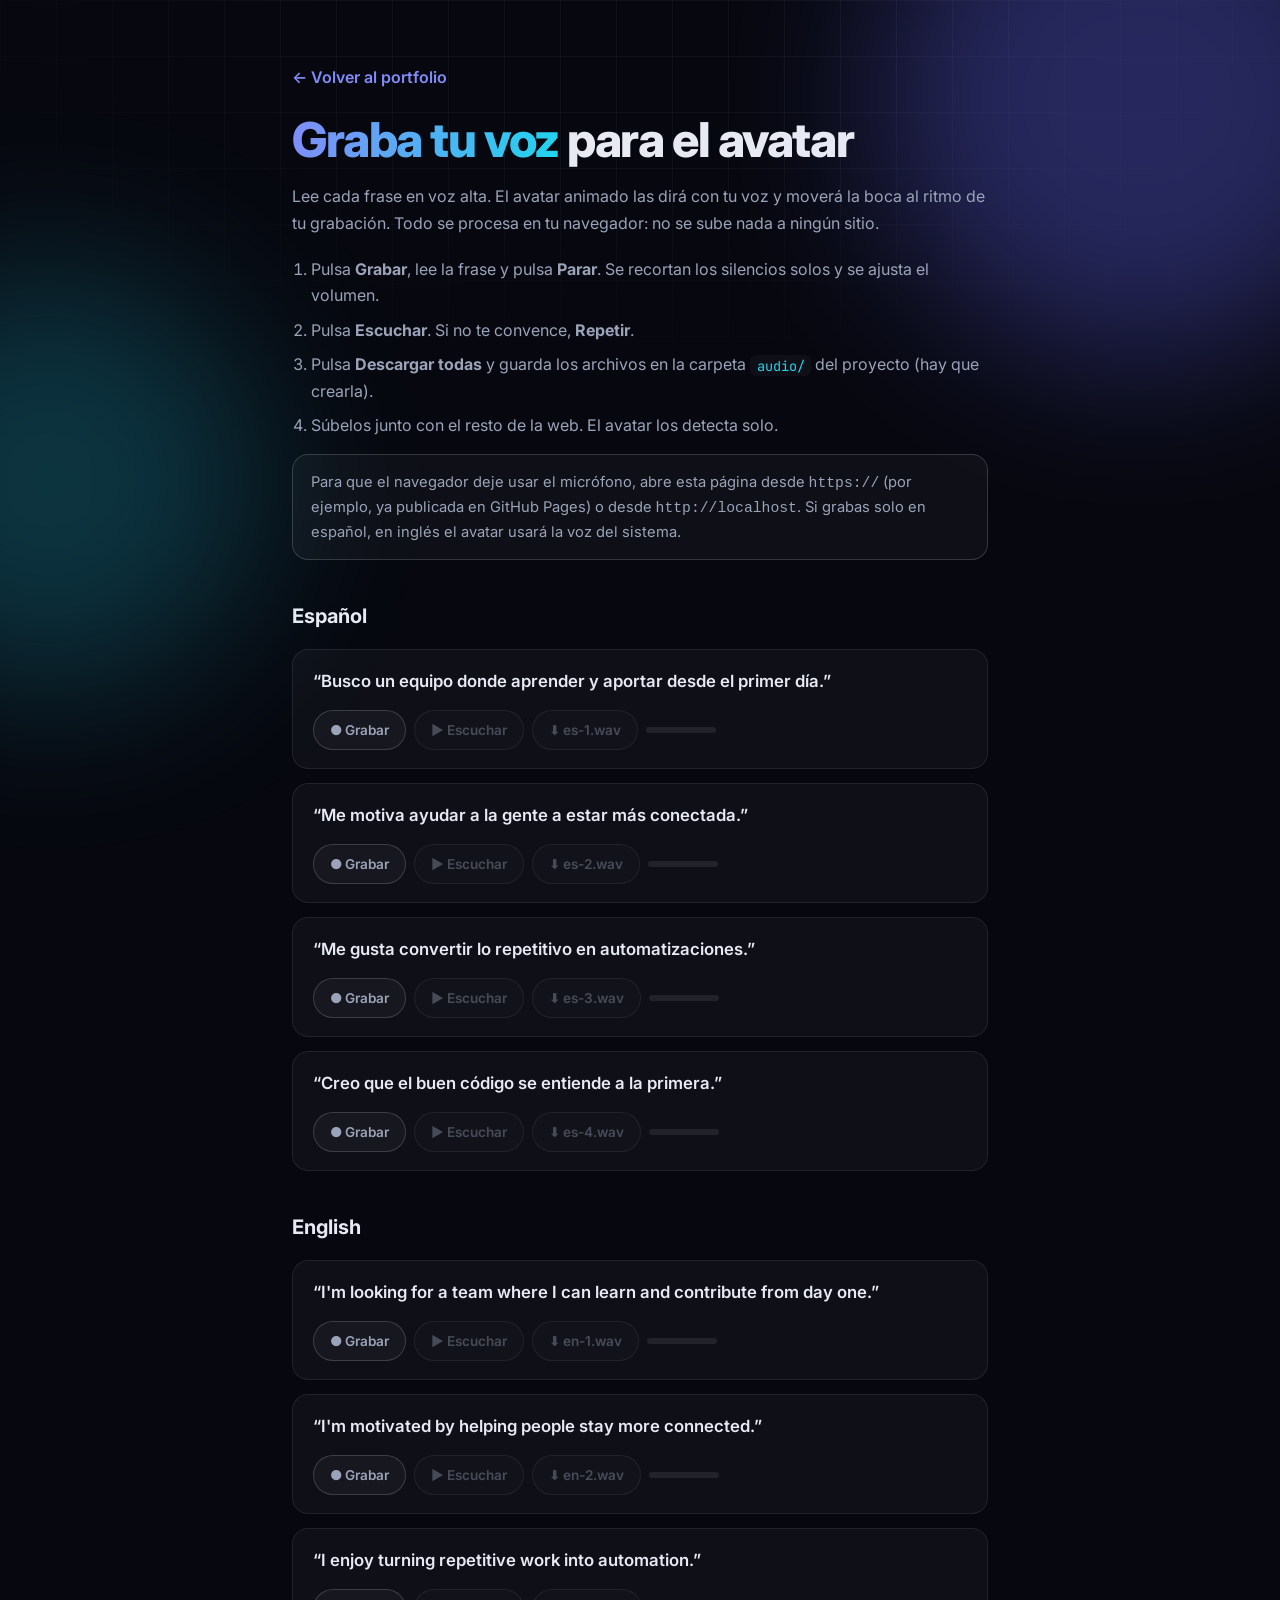
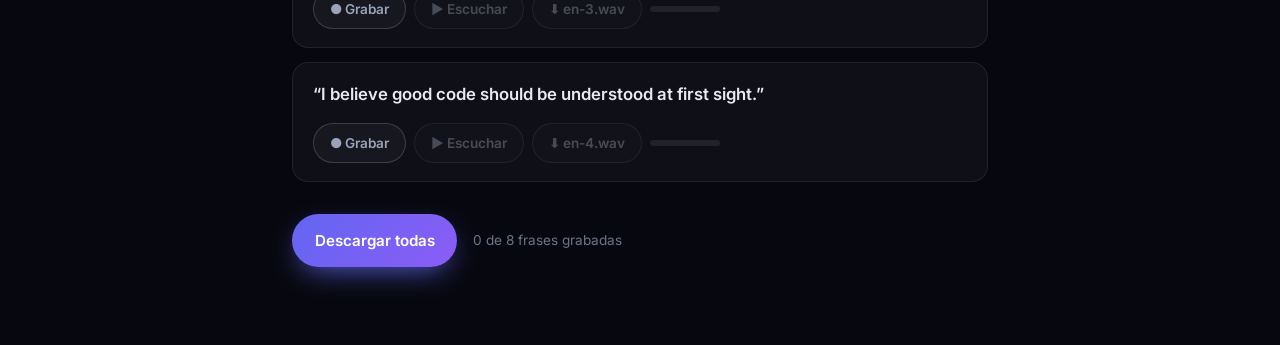
==== grabar.html @ cca5430c "Añade avatar animado con voz propia - Avatar de dibujo animado que habla con las frases de Sobre mí " ====
<!DOCTYPE html>
<html lang="es" data-theme="dark">
<head>
  <meta charset="UTF-8">
  <meta name="viewport" content="width=device-width, initial-scale=1.0">
  <meta name="robots" content="noindex">
  <title>Grabar mi voz | Portfolio</title>
  <meta name="theme-color" content="#07080f">
  <link rel="icon" href="img/avatar.jpg" type="image/jpeg">
  <link rel="preconnect" href="https://fonts.googleapis.com">
  <link rel="preconnect" href="https://fonts.gstatic.com" crossorigin>
  <link href="https://fonts.googleapis.com/css2?family=Inter:wght@400;500;600;700;800&family=JetBrains+Mono:wght@400;500&display=swap" rel="stylesheet">
  <link rel="stylesheet" href="style.css">
  <style>
    .grabadora { max-width: 760px; margin: 0 auto; padding: 4rem var(--gutter) 5rem; }
    .grabadora h1 { font-size: clamp(2rem, 6vw, 3rem); font-weight: 800; letter-spacing: -0.03em; line-height: 1.1; margin: 1.5rem 0 1rem; }
    .grabadora h2 { font-size: 1.25rem; font-weight: 700; margin: 2.5rem 0 1rem; }
    .grabadora p, .grabadora li { color: var(--texto-suave); }
    .pasos { display: grid; gap: 0.5rem; margin: 1.25rem 0 0.5rem; padding-left: 1.2rem; }
    .pasos code { font-family: var(--mono); font-size: 0.85em; color: var(--acento-2); background: var(--superficie); padding: 0.1rem 0.4rem; border-radius: 6px; }
    .aviso { margin-top: 1rem; padding: 0.9rem 1.1rem; border: 1px solid var(--borde-fuerte); border-radius: var(--radio); background: var(--superficie); font-size: 0.92rem; }
    .toma { padding: 1.1rem 1.25rem; margin-bottom: 0.9rem; background: var(--superficie); border: 1px solid var(--borde); border-radius: var(--radio); transition: border-color 0.2s ease, box-shadow 0.25s ease; }
    .toma.hecha { border-color: color-mix(in srgb, var(--acento-2) 50%, transparent); }
    .toma.en-grabacion { border-color: #f87171; box-shadow: 0 0 0 1px #f87171, 0 10px 40px -12px rgba(248, 113, 113, 0.5); }
    .toma-texto { color: var(--texto) !important; font-weight: 600; font-size: 1.05rem; margin-bottom: 0.9rem; }
    .toma-fila { display: flex; flex-wrap: wrap; align-items: center; gap: 0.5rem; }
    .boton-pildora:disabled { opacity: 0.4; cursor: not-allowed; transform: none; }
    .boton-pildora.grabando { color: #fff; background: #ef4444; border-color: transparent; }
    .medidor { position: relative; width: 70px; height: 6px; border-radius: 6px; background: var(--borde); overflow: hidden; --nivel: 0; }
    .medidor::after { content: ""; position: absolute; inset: 0; transform-origin: left; transform: scaleX(var(--nivel)); background: linear-gradient(90deg, var(--acento-2), #f87171); }
    .toma-estado { font-size: 0.85rem; color: var(--texto-tenue); }
    .toma-estado.error { color: #f87171; }
    .barra-global { display: flex; flex-wrap: wrap; align-items: center; gap: 1rem; margin-top: 2rem; }
    .volver { display: inline-flex; align-items: center; gap: 0.4rem; font-weight: 600; }
  </style>
</head>
<body>
  <div class="fondo" aria-hidden="true">
    <div class="rejilla"></div>
    <div class="orbe orbe-1"></div>
    <div class="orbe orbe-2"></div>
  </div>

  <main class="grabadora">
    <a href="index.html" class="volver">← Volver al portfolio</a>
    <h1><span class="degradado">Graba tu voz</span> para el avatar</h1>
    <p>Lee cada frase en voz alta. El avatar animado las dirá con tu voz y moverá la boca al ritmo de tu grabación. Todo se procesa en tu navegador: no se sube nada a ningún sitio.</p>

    <ol class="pasos">
      <li>Pulsa <strong>Grabar</strong>, lee la frase y pulsa <strong>Parar</strong>. Se recortan los silencios solos y se ajusta el volumen.</li>
      <li>Pulsa <strong>Escuchar</strong>. Si no te convence, <strong>Repetir</strong>.</li>
      <li>Pulsa <strong>Descargar todas</strong> y guarda los archivos en la carpeta <code>audio/</code> del proyecto (hay que crearla).</li>
      <li>Súbelos junto con el resto de la web. El avatar los detecta solo.</li>
    </ol>

    <p class="aviso">Para que el navegador deje usar el micrófono, abre esta página desde <code>https://</code> (por ejemplo, ya publicada en GitHub Pages) o desde <code>http://localhost</code>. Si grabas solo en español, en inglés el avatar usará la voz del sistema.</p>

    <h2>Español</h2>
    <div id="lista-es"></div>

    <h2>English</h2>
    <div id="lista-en"></div>

    <div id="grabaciones" class="barra-global">
      <button type="button" id="descargar-todas" class="boton boton-primario" disabled>Descargar todas</button>
      <span id="estado-global" class="toma-estado" role="status"></span>
    </div>
  </main>

  <script src="frases.js"></script>
  <script src="grabar.js"></script>
</body>
</html>
---- style.css ----
/* =========================================================
   Tema: oscuro por defecto, claro con [data-theme="light"]
   ========================================================= */
:root,
[data-theme="dark"] {
  --bg: #07080f;
  --superficie: rgba(255, 255, 255, 0.035);
  --superficie-2: rgba(255, 255, 255, 0.06);
  --superficie-solida: #10121c;
  --texto: #e7e9f3;
  --texto-suave: #9aa3b8;
  --texto-tenue: #6b7489;
  --acento: #818cf8;
  --acento-fuerte: #6366f1;
  --acento-2: #22d3ee;
  --borde: rgba(255, 255, 255, 0.08);
  --borde-fuerte: rgba(255, 255, 255, 0.16);
  --sombra: 0 20px 50px -20px rgba(0, 0, 0, 0.6);
  --glow: 0 0 0 1px rgba(129, 140, 248, 0.35), 0 10px 40px -10px rgba(99, 102, 241, 0.45);
  --orbe-1: rgba(99, 102, 241, 0.35);
  --orbe-2: rgba(34, 211, 238, 0.22);
  --orbe-3: rgba(168, 85, 247, 0.22);
  --rejilla: rgba(255, 255, 255, 0.04);
  --barra-bg: rgba(7, 8, 15, 0.7);
  --pagina-bg: #151827;
  color-scheme: dark;
}

[data-theme="light"] {
  --bg: #f7f8fc;
  --superficie: rgba(255, 255, 255, 0.75);
  --superficie-2: #ffffff;
  --superficie-solida: #ffffff;
  --texto: #0f172a;
  --texto-suave: #475569;
  --texto-tenue: #64748b;
  --acento: #4f46e5;
  --acento-fuerte: #4338ca;
  --acento-2: #0891b2;
  --borde: rgba(15, 23, 42, 0.08);
  --borde-fuerte: rgba(15, 23, 42, 0.16);
  --sombra: 0 20px 40px -24px rgba(15, 23, 42, 0.25);
  --glow: 0 0 0 1px rgba(79, 70, 229, 0.3), 0 10px 30px -10px rgba(79, 70, 229, 0.3);
  --orbe-1: rgba(99, 102, 241, 0.2);
  --orbe-2: rgba(14, 165, 233, 0.15);
  --orbe-3: rgba(168, 85, 247, 0.12);
  --rejilla: rgba(15, 23, 42, 0.045);
  --barra-bg: rgba(247, 248, 252, 0.75);
  --pagina-bg: #ffffff;
  color-scheme: light;
}

:root {
  --radio: 16px;
  --ancho: 1080px;
  --gutter: clamp(1rem, 5vw, 2rem);
  --mono: "JetBrains Mono", ui-monospace, SFMono-Regular, Menlo, monospace;
  --ease: cubic-bezier(0.22, 1, 0.36, 1);
}

* {
  box-sizing: border-box;
  margin: 0;
  padding: 0;
}

[hidden] {
  display: none !important;
}

html {
  scroll-behavior: smooth;
  scroll-padding-top: 5rem;
}

body {
  font-family: "Inter", system-ui, -apple-system, "Segoe UI", Roboto, sans-serif;
  background: var(--bg);
  color: var(--texto);
  line-height: 1.65;
  -webkit-font-smoothing: antialiased;
  overflow-x: hidden;
  transition: background-color 0.4s ease, color 0.4s ease;
}

::selection {
  background: var(--acento);
  color: #fff;
}

a {
  color: var(--acento);
  text-decoration: none;
  font-weight: 500;
}

a:hover,
a:focus-visible {
  text-decoration: underline;
  text-underline-offset: 3px;
}

:focus-visible {
  outline: 2px solid var(--acento);
  outline-offset: 3px;
  border-radius: 6px;
}

svg {
  width: 1.1em;
  height: 1.1em;
  fill: none;
  stroke: currentColor;
  stroke-width: 2;
  stroke-linecap: round;
  stroke-linejoin: round;
  flex-shrink: 0;
}

svg.relleno {
  fill: currentColor;
  stroke: none;
}

/* =========================================================
   Fondo animado
   ========================================================= */
.fondo {
  position: fixed;
  inset: 0;
  z-index: -1;
  overflow: hidden;
  pointer-events: none;
}

.rejilla {
  position: absolute;
  inset: 0;
  background-image:
    linear-gradient(var(--rejilla) 1px, transparent 1px),
    linear-gradient(90deg, var(--rejilla) 1px, transparent 1px);
  background-size: 56px 56px;
  mask-image: radial-gradient(ellipse 80% 60% at 50% 0%, #000 30%, transparent 75%);
  -webkit-mask-image: radial-gradient(ellipse 80% 60% at 50% 0%, #000 30%, transparent 75%);
}

.orbe {
  position: absolute;
  border-radius: 50%;
  filter: blur(80px);
  animation: flotar 18s ease-in-out infinite alternate;
}

.orbe-1 {
  width: 520px;
  height: 520px;
  top: -160px;
  right: -120px;
  background: var(--orbe-1);
}

.orbe-2 {
  width: 420px;
  height: 420px;
  top: 30vh;
  left: -160px;
  background: var(--orbe-2);
  animation-delay: -6s;
}

.orbe-3 {
  width: 360px;
  height: 360px;
  bottom: -120px;
  right: 20%;
  background: var(--orbe-3);
  animation-delay: -12s;
}

@keyframes flotar {
  from { transform: translate(0, 0) scale(1); }
  to { transform: translate(40px, 60px) scale(1.12); }
}

/* =========================================================
   Cursor personalizado (solo con ratón)
   ========================================================= */
html.puntero-fino,
html.puntero-fino * {
  cursor: none;
}

#cursor-punto,
#cursor-anillo {
  position: fixed;
  top: 0;
  left: 0;
  border-radius: 50%;
  pointer-events: none;
  z-index: 200;
  display: none;
  transform: translate(-50%, -50%);
}

html.puntero-fino #cursor-punto,
html.puntero-fino #cursor-anillo {
  display: block;
}

#cursor-punto {
  width: 6px;
  height: 6px;
  background: var(--acento);
}

#cursor-anillo {
  width: 36px;
  height: 36px;
  border: 1.5px solid var(--acento);
  opacity: 0.6;
  transition: width 0.25s ease, height 0.25s ease, background 0.25s ease, opacity 0.25s ease;
}

#cursor-anillo.hover {
  width: 56px;
  height: 56px;
  background: color-mix(in srgb, var(--acento) 12%, transparent);
  opacity: 0.9;
}

/* =========================================================
   Barra de navegación
   ========================================================= */
.barra {
  position: fixed;
  top: 0;
  left: 0;
  right: 0;
  z-index: 100;
  padding: 0.9rem var(--gutter);
  transition: padding 0.3s var(--ease);
}

.barra-interior {
  max-width: var(--ancho);
  margin: 0 auto;
  display: flex;
  align-items: center;
  justify-content: space-between;
  gap: 1rem;
  padding: 0.5rem 0.6rem 0.5rem 1rem;
  border: 1px solid transparent;
  border-radius: 999px;
  transition: background 0.3s ease, border-color 0.3s ease, box-shadow 0.3s ease;
}

.barra.con-scroll {
  padding-top: 0.6rem;
}

.barra.con-scroll .barra-interior {
  background: var(--barra-bg);
  border-color: var(--borde);
  box-shadow: var(--sombra);
  backdrop-filter: blur(14px) saturate(1.4);
  -webkit-backdrop-filter: blur(14px) saturate(1.4);
}

.logo {
  text-decoration: none !important;
}

.logo-marca {
  display: block;
  width: 2.25rem;
  height: 2.25rem;
  border-radius: 50%;
  object-fit: cover;
  object-position: 50% 25%;
  border: 2px solid transparent;
  background:
    linear-gradient(var(--bg), var(--bg)) padding-box,
    linear-gradient(135deg, var(--acento-fuerte), var(--acento-2)) border-box;
  box-shadow: 0 6px 20px -6px var(--acento-fuerte);
  transition: transform 0.25s var(--ease);
}

.logo:hover .logo-marca {
  transform: scale(1.08) rotate(-4deg);
}

/* Avatar de Sobre mí: foto o dibujo animado */
.avatar-zona {
  display: flex;
  align-items: center;
  flex-wrap: wrap;
  gap: 1.5rem;
  margin-bottom: 1.5rem;
}

.avatar {
  position: relative;
  flex: none;
  width: clamp(120px, 22vw, 160px);
  padding: 4px;
  border-radius: 50%;
  background: linear-gradient(135deg, var(--acento-fuerte), var(--acento-2), #c084fc);
  box-shadow: var(--glow);
}

.avatar::after {
  content: "";
  position: absolute;
  inset: -10px;
  border-radius: 50%;
  border: 1px dashed var(--borde-fuerte);
  animation: rotar 30s linear infinite;
}

@keyframes rotar {
  to { transform: rotate(360deg); }
}

.avatar-lienzo {
  position: relative;
  width: 100%;
  aspect-ratio: 1;
  overflow: hidden;
  border-radius: 50%;
  border: 3px solid var(--bg);
  background: var(--bg);
}

.avatar-lienzo img,
.avatar-lienzo svg {
  position: absolute;
  inset: 0;
  display: block;
  width: 100%;
  height: 100%;
  transition: opacity 0.5s ease, transform 0.6s var(--ease);
}

.avatar-lienzo img {
  object-fit: cover;
  object-position: 50% 25%;
}

.avatar-lienzo svg {
  opacity: 0;
  transform: scale(0.85) rotate(-6deg);
}

.avatar-zona[data-avatar="dibujo"] .avatar-lienzo svg {
  opacity: 1;
  transform: none;
}

.avatar-zona[data-avatar="dibujo"] .avatar-lienzo img {
  opacity: 0;
  transform: scale(1.12);
}

/* Controles del avatar */
.avatar-controles {
  display: flex;
  flex-direction: column;
  align-items: flex-start;
  gap: 0.5rem;
}

.boton-pildora {
  display: inline-flex;
  align-items: center;
  gap: 0.5rem;
  font: inherit;
  font-size: 0.85rem;
  font-weight: 600;
  color: var(--texto-suave);
  background: var(--superficie);
  border: 1px solid var(--borde-fuerte);
  border-radius: 999px;
  padding: 0.5rem 1rem;
  cursor: pointer;
  transition: color 0.2s ease, border-color 0.2s ease, background 0.2s ease, transform 0.2s ease;
}

.boton-pildora svg {
  width: 1rem;
  height: 1rem;
}

.boton-pildora:hover {
  color: var(--texto);
  border-color: var(--acento);
  transform: translateY(-1px);
}

.boton-pildora[aria-pressed="true"] {
  color: #fff;
  border-color: transparent;
  background: linear-gradient(135deg, var(--acento-fuerte), #8b5cf6);
  box-shadow: 0 6px 18px -8px var(--acento-fuerte);
}

/* Partes del personaje dibujado */
.av-boca > * {
  display: none;
}

#avatar-dibujo[data-boca="c"] .b-c,
#avatar-dibujo[data-boca="m"] .b-m,
#avatar-dibujo[data-boca="a"] .b-a,
#avatar-dibujo[data-boca="o"] .b-o {
  display: inline;
}

.av-ojos {
  transform-box: fill-box;
  transform-origin: center;
  animation: guino 5s ease-in-out infinite;
}

@keyframes guino {
  0%, 90%, 100% { transform: scaleY(1); }
  94% { transform: scaleY(0.08); }
}

#avatar-dibujo.hablando .av-cabeza {
  transform-origin: 100px 140px;
  animation: cabecear 0.5s ease-in-out infinite alternate;
}

@keyframes cabecear {
  from { transform: translateY(0) rotate(-1.2deg); }
  to { transform: translateY(-1.6px) rotate(1.2deg); }
}

/* Bocadillo cuando el avatar dibujado habla */
.frase.burbuja {
  position: relative;
  display: grid;
  align-content: center;
  min-height: 8.5rem;
  padding: 1.1rem 1.4rem;
  background: var(--superficie-solida);
  border: 1px solid var(--borde-fuerte);
  border-radius: 18px;
  box-shadow: var(--sombra);
}

.frase.burbuja::before {
  content: "";
  position: absolute;
  top: -8px;
  left: calc(clamp(120px, 22vw, 160px) / 2 - 7px);
  width: 14px;
  height: 14px;
  background: var(--superficie-solida);
  border-top: 1px solid var(--borde-fuerte);
  border-left: 1px solid var(--borde-fuerte);
  border-top-left-radius: 3px;
  transform: rotate(45deg);
}

.frase-visible,
.frase-reserva {
  grid-area: 1 / 1;
}

.frase-reserva {
  visibility: hidden;
}

.frase.escribiendo .frase-visible::after {
  content: "";
  display: inline-block;
  width: 0.09em;
  height: 1em;
  margin-left: 0.12em;
  vertical-align: -0.12em;
  background: var(--acento);
  animation: parpadeo 0.9s steps(1) infinite;
}

.sr-only {
  position: absolute;
  width: 1px;
  height: 1px;
  margin: -1px;
  padding: 0;
  overflow: hidden;
  clip-path: inset(50%);
  white-space: nowrap;
  border: 0;
}

.menu {
  display: flex;
  gap: 0.25rem;
}

.menu-enlace {
  position: relative;
  font-size: 0.9rem;
  font-weight: 500;
  color: var(--texto-suave);
  padding: 0.45rem 0.85rem;
  border-radius: 999px;
  transition: color 0.2s ease, background 0.2s ease;
}

.menu-enlace:hover {
  color: var(--texto);
  text-decoration: none;
  background: var(--superficie-2);
}

.menu-enlace.activo {
  color: var(--texto);
  background: var(--superficie-2);
}

.menu-enlace.activo::after {
  content: "";
  position: absolute;
  left: 50%;
  bottom: 2px;
  width: 4px;
  height: 4px;
  border-radius: 50%;
  background: var(--acento-2);
  transform: translateX(-50%);
}

.acciones {
  display: flex;
  align-items: center;
  gap: 0.4rem;
}

.boton-icono {
  display: inline-grid;
  place-items: center;
  width: 2.4rem;
  height: 2.4rem;
  font: inherit;
  font-size: 0.8rem;
  font-weight: 700;
  color: var(--texto);
  background: var(--superficie);
  border: 1px solid var(--borde);
  border-radius: 999px;
  cursor: pointer;
  transition: border-color 0.2s ease, color 0.2s ease, transform 0.2s ease;
}

.boton-icono:hover {
  border-color: var(--acento);
  color: var(--acento);
  text-decoration: none;
}

.boton-icono svg {
  width: 1.05rem;
  height: 1.05rem;
}

.boton-idioma {
  font-family: var(--mono);
  letter-spacing: 0.04em;
}

[data-theme="dark"] .icono-sol,
[data-theme="light"] .icono-luna {
  display: block;
}

[data-theme="dark"] .icono-luna,
[data-theme="light"] .icono-sol {
  display: none;
}

.hamburguesa {
  display: none;
  gap: 4px;
  align-content: center;
}

.hamburguesa span {
  display: block;
  width: 16px;
  height: 2px;
  background: currentColor;
  border-radius: 2px;
  transition: transform 0.3s var(--ease);
}

.hamburguesa[aria-expanded="true"] span:first-child {
  transform: translateY(3px) rotate(45deg);
}

.hamburguesa[aria-expanded="true"] span:last-child {
  transform: translateY(-3px) rotate(-45deg);
}

@media (max-width: 960px) {
  .hamburguesa {
    display: inline-grid;
  }

  .menu {
    position: absolute;
    top: calc(100% + 0.25rem);
    left: var(--gutter);
    right: var(--gutter);
    flex-direction: column;
    padding: 0.6rem;
    background: var(--superficie-solida);
    border: 1px solid var(--borde);
    border-radius: var(--radio);
    box-shadow: var(--sombra);
    opacity: 0;
    visibility: hidden;
    transform: translateY(-8px);
    transition: opacity 0.25s ease, transform 0.25s var(--ease), visibility 0.25s;
  }

  .menu.abierto {
    opacity: 1;
    visibility: visible;
    transform: none;
  }

  .menu-enlace {
    padding: 0.75rem 1rem;
    border-radius: 10px;
  }

  .menu-enlace.activo::after {
    left: auto;
    right: 1rem;
    top: 50%;
    bottom: auto;
    transform: translateY(-50%);
  }
}

/* =========================================================
   Hero
   ========================================================= */
.hero {
  position: relative;
  min-height: 100vh;
  min-height: 100svh;
  display: flex;
  flex-direction: column;
  justify-content: center;
  align-items: flex-start;
  max-width: var(--ancho);
  margin: 0 auto;
  padding: 7rem var(--gutter) 5rem;
}

.etiqueta {
  display: inline-flex;
  align-items: center;
  gap: 0.55rem;
  font-family: var(--mono);
  font-size: 0.78rem;
  font-weight: 500;
  letter-spacing: 0.08em;
  text-transform: uppercase;
  color: var(--texto-suave);
  background: var(--superficie);
  border: 1px solid var(--borde);
  border-radius: 999px;
  padding: 0.4rem 0.9rem;
  margin-bottom: 1.75rem;
  backdrop-filter: blur(8px);
  animation: entrar 0.8s var(--ease) both;
}

.punto-pulso {
  position: relative;
  width: 8px;
  height: 8px;
  border-radius: 50%;
  background: var(--acento-2);
}

.punto-pulso::after {
  content: "";
  position: absolute;
  inset: 0;
  border-radius: 50%;
  background: var(--acento-2);
  animation: pulso 2s ease-out infinite;
}

@keyframes pulso {
  from { transform: scale(1); opacity: 0.7; }
  to { transform: scale(3); opacity: 0; }
}

.nombre {
  font-size: clamp(2.8rem, 9vw, 6rem);
  font-weight: 800;
  line-height: 1;
  letter-spacing: -0.045em;
  color: var(--texto);
  animation: entrar 0.8s var(--ease) 0.1s both;
}

.degradado {
  background: linear-gradient(100deg, var(--acento) 0%, var(--acento-2) 50%, #c084fc 100%);
  background-size: 200% auto;
  -webkit-background-clip: text;
  background-clip: text;
  color: transparent;
  animation: brillo 8s linear infinite;
}

@keyframes brillo {
  to { background-position: 200% center; }
}

.rol {
  margin-top: 1.5rem;
  font-family: var(--mono);
  font-size: clamp(0.92rem, 2vw, 1.1rem);
  color: var(--texto-suave);
  min-height: 1.7em;
  animation: entrar 0.8s var(--ease) 0.2s both;
}

.prompt {
  color: var(--acento-2);
}

.caret {
  display: inline-block;
  width: 0.55em;
  height: 1.15em;
  background: var(--acento);
  margin-left: 0.15rem;
  vertical-align: text-bottom;
  animation: parpadeo 1s steps(1) infinite;
}

@keyframes parpadeo {
  50% { opacity: 0; }
}

.cta {
  display: flex;
  flex-wrap: wrap;
  align-items: center;
  gap: 0.75rem;
  margin-top: 2.5rem;
  animation: entrar 0.8s var(--ease) 0.3s both;
}

@keyframes entrar {
  from { opacity: 0; transform: translateY(16px); }
  to { opacity: 1; transform: none; }
}

.boton {
  display: inline-flex;
  align-items: center;
  gap: 0.55rem;
  font: inherit;
  font-size: 0.95rem;
  font-weight: 600;
  padding: 0.8rem 1.35rem;
  border-radius: 999px;
  border: 1px solid transparent;
  cursor: pointer;
  transition: transform 0.25s var(--ease), box-shadow 0.25s ease, border-color 0.2s ease, background 0.2s ease;
}

.boton:hover {
  text-decoration: none;
  transform: translateY(-2px);
}

.boton-primario {
  color: #fff;
  background: linear-gradient(135deg, var(--acento-fuerte), #8b5cf6);
  box-shadow: 0 10px 30px -10px var(--acento-fuerte);
}

.boton-primario:hover {
  box-shadow: 0 14px 40px -10px var(--acento-fuerte);
}

.boton-secundario {
  color: var(--texto);
  background: var(--superficie);
  border-color: var(--borde-fuerte);
  backdrop-filter: blur(8px);
}

.boton-secundario:hover {
  border-color: var(--acento);
}

.boton-social {
  width: 2.95rem;
  height: 2.95rem;
}

.boton-social svg {
  width: 1.25rem;
  height: 1.25rem;
}

.scroll {
  position: absolute;
  bottom: 2rem;
  left: 50%;
  transform: translateX(-50%);
  display: flex;
  flex-direction: column;
  align-items: center;
  gap: 0.6rem;
  font-family: var(--mono);
  font-size: 0.72rem;
  letter-spacing: 0.15em;
  text-transform: uppercase;
  color: var(--texto-tenue);
  animation: entrar 0.8s var(--ease) 0.6s both;
}

.scroll:hover {
  color: var(--acento);
  text-decoration: none;
}

.raton {
  width: 22px;
  height: 34px;
  border: 1.5px solid currentColor;
  border-radius: 12px;
  display: flex;
  justify-content: center;
  padding-top: 6px;
}

.raton span {
  width: 3px;
  height: 7px;
  border-radius: 2px;
  background: currentColor;
  animation: rueda 1.8s ease-in-out infinite;
}

@keyframes rueda {
  0% { opacity: 0; transform: translateY(-2px); }
  40% { opacity: 1; }
  100% { opacity: 0; transform: translateY(9px); }
}

@media (max-height: 640px) {
  .scroll { display: none; }
}

/* =========================================================
   Secciones
   ========================================================= */
main {
  max-width: var(--ancho);
  margin: 0 auto;
  padding: 0 var(--gutter);
}

.seccion {
  padding: clamp(4rem, 10vw, 7rem) 0;
}

.seccion-cabecera {
  display: flex;
  align-items: baseline;
  gap: 1rem;
  margin-bottom: 2.5rem;
}

.seccion-num {
  font-family: var(--mono);
  font-size: 0.85rem;
  color: var(--acento-2);
}

.seccion-cabecera h2 {
  font-size: clamp(1.9rem, 4.5vw, 2.8rem);
  font-weight: 800;
  letter-spacing: -0.03em;
  line-height: 1.1;
}

.seccion-cabecera::after {
  content: "";
  flex: 1;
  height: 1px;
  align-self: center;
  background: linear-gradient(90deg, var(--borde-fuerte), transparent);
}

.tarjeta {
  background: var(--superficie);
  border: 1px solid var(--borde);
  border-radius: var(--radio);
  box-shadow: var(--sombra);
  backdrop-filter: blur(12px);
  -webkit-backdrop-filter: blur(12px);
}

/* Sobre mí */
.sobre-grid {
  display: grid;
  gap: 2.5rem;
  align-items: start;
}

@media (min-width: 860px) {
  .sobre-grid {
    grid-template-columns: 1.05fr 1fr;
    gap: 3.5rem;
  }
}

.sobre-texto p {
  color: var(--texto-suave);
  margin-bottom: 1.1rem;
  font-size: 1.05rem;
  max-width: 62ch;
}

.frase {
  font-size: clamp(1.25rem, 2.8vw, 1.6rem) !important;
  font-weight: 700;
  line-height: 1.35;
  letter-spacing: -0.015em;
  color: var(--texto) !important;
  min-height: 4.2em;
  padding-left: 1.1rem;
  border-left: 3px solid var(--acento);
  margin-bottom: 1.75rem !important;
  transition: opacity 0.4s ease, transform 0.4s ease;
}

.frase.salida {
  opacity: 0;
  transform: translateY(6px);
}

.ficha {
  display: grid;
  padding: 0.5rem 1.5rem;
}

.ficha-fila {
  display: grid;
  grid-template-columns: 7.5rem 1fr;
  gap: 1rem;
  padding: 1rem 0;
  border-bottom: 1px solid var(--borde);
}

.ficha-fila:last-child {
  border-bottom: none;
}

.ficha dt {
  font-family: var(--mono);
  font-size: 0.72rem;
  letter-spacing: 0.06em;
  text-transform: uppercase;
  color: var(--acento);
  padding-top: 0.2rem;
}

.ficha dd {
  color: var(--texto);
  font-weight: 500;
}

@media (max-width: 480px) {
  .ficha-fila {
    grid-template-columns: 1fr;
    gap: 0.25rem;
  }
}

/* Trayectoria: línea de tiempo */
.linea {
  position: relative;
  list-style: none;
  display: grid;
  gap: 1.25rem;
  padding-left: 2rem;
  max-width: 760px;
}

.linea::before {
  content: "";
  position: absolute;
  left: 7px;
  top: 0.6rem;
  bottom: 0.6rem;
  width: 2px;
  background: linear-gradient(180deg, var(--acento), var(--acento-2) 60%, transparent);
  border-radius: 2px;
}

.hito {
  position: relative;
  padding: 1.25rem 1.4rem;
  background: var(--superficie);
  border: 1px solid var(--borde);
  border-radius: var(--radio);
  box-shadow: var(--sombra);
  backdrop-filter: blur(12px);
  -webkit-backdrop-filter: blur(12px);
  transition: transform 0.25s var(--ease), border-color 0.2s ease, box-shadow 0.25s ease;
}

.hito:hover {
  transform: translateX(4px);
  border-color: var(--borde-fuerte);
  box-shadow: var(--glow);
}

.hito::before {
  content: "";
  position: absolute;
  left: calc(-2rem + 1px);
  top: 1.55rem;
  width: 14px;
  height: 14px;
  border-radius: 50%;
  background: var(--bg);
  border: 3px solid var(--acento);
  box-shadow: 0 0 14px color-mix(in srgb, var(--acento) 70%, transparent);
}

.hito:has(.hito-tipo-form)::before {
  border-color: var(--acento-2);
  box-shadow: 0 0 14px color-mix(in srgb, var(--acento-2) 70%, transparent);
}

.hito-tipo {
  display: inline-block;
  font-family: var(--mono);
  font-size: 0.7rem;
  letter-spacing: 0.08em;
  text-transform: uppercase;
  color: var(--acento);
  margin-bottom: 0.4rem;
}

.hito-tipo-form {
  color: var(--acento-2);
}

.hito h3 {
  font-size: 1.15rem;
  font-weight: 700;
  letter-spacing: -0.015em;
  line-height: 1.3;
}

.hito-lugar {
  margin-top: 0.15rem;
  font-weight: 600;
  color: var(--acento);
}

.hito-desc {
  margin-top: 0.5rem;
  color: var(--texto-suave);
}

/* Filtros */
.filtros {
  display: inline-flex;
  flex-wrap: wrap;
  gap: 0.3rem;
  padding: 0.3rem;
  margin-bottom: 1.75rem;
  background: var(--superficie);
  border: 1px solid var(--borde);
  border-radius: 999px;
}

@media (max-width: 560px) {
  .filtros {
    border-radius: var(--radio);
  }
}

.filtro {
  font: inherit;
  font-size: 0.88rem;
  font-weight: 500;
  color: var(--texto-suave);
  background: transparent;
  border: none;
  border-radius: 999px;
  padding: 0.5rem 1.05rem;
  cursor: pointer;
  transition: color 0.2s ease, background 0.2s ease;
}

.filtro:hover {
  color: var(--texto);
}

.filtro.activo {
  color: #fff;
  background: linear-gradient(135deg, var(--acento-fuerte), #8b5cf6);
  box-shadow: 0 6px 18px -8px var(--acento-fuerte);
}

/* Chips de competencias */
.chips {
  list-style: none;
  display: grid;
  grid-template-columns: repeat(auto-fill, minmax(190px, 1fr));
  gap: 0.75rem;
}

.chip {
  display: flex;
  align-items: center;
  justify-content: space-between;
  gap: 0.5rem;
  background: var(--superficie);
  border: 1px solid var(--borde);
  border-radius: 12px;
  padding: 0.95rem 1.1rem;
  font-size: 0.95rem;
  font-weight: 600;
  color: var(--texto);
  transition: transform 0.2s ease, border-color 0.2s ease, box-shadow 0.25s ease;
  transform-style: preserve-3d;
  will-change: transform;
  animation: chip-entrar 0.45s var(--ease) both;
}

.chip::before {
  content: "";
  width: 8px;
  height: 8px;
  border-radius: 50%;
  background: var(--color-cat, var(--acento));
  box-shadow: 0 0 12px var(--color-cat, var(--acento));
  flex-shrink: 0;
  order: -1;
}

.chip-nombre {
  flex: 1;
}

.chip[data-categoria="lenguajes"] { --color-cat: var(--acento); }
.chip[data-categoria="frameworks"] { --color-cat: var(--acento-2); }
.chip[data-categoria="herramientas"] { --color-cat: #c084fc; }

.chip:hover {
  border-color: var(--borde-fuerte);
  box-shadow: var(--glow);
}

.chip small {
  font-family: var(--mono);
  font-size: 0.68rem;
  font-weight: 500;
  color: var(--texto-suave);
  background: var(--superficie-2);
  border: 1px solid var(--borde);
  border-radius: 999px;
  padding: 0.1rem 0.5rem;
  white-space: nowrap;
}

@keyframes chip-entrar {
  from { opacity: 0; transform: translateY(8px) scale(0.97); }
  to { opacity: 1; transform: none; }
}

/* Aptitudes como libros */
.libros {
  list-style: none;
  display: grid;
  grid-template-columns: repeat(auto-fill, minmax(180px, 1fr));
  gap: 2.5rem 1.5rem;
  justify-items: center;
}

@media (min-width: 640px) {
  .libros {
    grid-template-columns: repeat(3, 1fr);
  }
}

.libro-item {
  display: flex;
  flex-direction: column;
  align-items: center;
  gap: 0.75rem;
}

.libro {
  position: relative;
  width: 170px;
  height: 230px;
  perspective: 1200px;
  cursor: pointer;
  outline: none;
  border-radius: 6px;
  transition: transform 0.3s var(--ease);
}

.libro:hover {
  transform: translateY(-4px);
}

.libro:focus-visible {
  box-shadow: 0 0 0 3px var(--acento);
}

.pagina {
  position: absolute;
  inset: 0;
  display: flex;
  flex-direction: column;
  justify-content: center;
  padding: 1.1rem 1rem 1.1rem 1.4rem;
  background: var(--pagina-bg);
  border: 1px solid var(--borde);
  border-radius: 4px 10px 10px 4px;
  box-shadow: var(--sombra);
  text-align: left;
}

.pagina::before {
  content: "";
  position: absolute;
  left: 0;
  top: 0;
  bottom: 0;
  width: 6px;
  background: linear-gradient(180deg, var(--acento), var(--acento-2));
  border-radius: 4px 0 0 4px;
}

.pagina .cita {
  font-size: 0.85rem;
  line-height: 1.5;
  font-style: italic;
  color: var(--texto);
  margin-bottom: 0.7rem;
}

.pagina .autor {
  font-size: 0.75rem;
  font-weight: 600;
  color: var(--acento);
}

.tapa {
  position: absolute;
  inset: 0;
  display: flex;
  align-items: center;
  justify-content: center;
  padding: 0 1rem;
  overflow: hidden;
  background: linear-gradient(145deg, var(--acento-fuerte), #4c1d95);
  border-radius: 4px 10px 10px 4px;
  box-shadow: 0 16px 30px -10px rgba(76, 29, 149, 0.55);
  transform-origin: left center;
  transition: transform 0.8s cubic-bezier(0.4, 0.1, 0.2, 1);
  backface-visibility: hidden;
  -webkit-backface-visibility: hidden;
}

.libro-item:nth-child(3n + 2) .tapa {
  background: linear-gradient(145deg, #0e7490, #1e3a8a);
}

.libro-item:nth-child(3n) .tapa {
  background: linear-gradient(145deg, #7c3aed, #be185d);
}

.tapa::before {
  content: "";
  position: absolute;
  left: 10px;
  top: 0;
  bottom: 0;
  width: 2px;
  background: rgba(255, 255, 255, 0.3);
}

.tapa::after {
  content: "";
  position: absolute;
  inset: 0;
  background: linear-gradient(115deg, transparent 35%, rgba(255, 255, 255, 0.18) 50%, transparent 65%);
  transform: translateX(-100%);
  transition: transform 0.8s ease;
}

.libro:hover .tapa::after {
  transform: translateX(100%);
}

.titulo {
  position: relative;
  color: #fff;
  font-weight: 700;
  font-size: 1rem;
  text-align: center;
  line-height: 1.3;
}

.libro.abierto .tapa {
  transform: rotateY(-160deg);
}

.hint {
  font-family: var(--mono);
  font-size: 0.7rem;
  color: var(--texto-tenue);
}

/* Proyectos: próximamente */
.proximamente {
  position: relative;
  overflow: hidden;
  display: flex;
  flex-direction: column;
  align-items: center;
  text-align: center;
  padding: clamp(2.5rem, 7vw, 4rem) 1.5rem;
  border-style: dashed;
  border-color: var(--borde-fuerte);
}

.proximamente::before {
  content: "";
  position: absolute;
  inset: 0;
  background: radial-gradient(ellipse 60% 80% at 50% 0%, color-mix(in srgb, var(--acento) 16%, transparent), transparent 70%);
  animation: respirar 5s ease-in-out infinite alternate;
  z-index: -1;
}

@keyframes respirar {
  from { opacity: 0.5; }
  to { opacity: 1; }
}

.proximamente-icono {
  display: grid;
  place-items: center;
  width: 3.5rem;
  height: 3.5rem;
  margin-bottom: 1.25rem;
  border-radius: 14px;
  color: var(--acento-2);
  background: var(--superficie-2);
  border: 1px solid var(--borde);
}

.proximamente-icono svg {
  width: 1.5rem;
  height: 1.5rem;
}

.proximamente-titulo {
  font-size: 1.5rem;
  font-weight: 800;
  letter-spacing: -0.02em;
  margin-bottom: 0.5rem;
}

.proximamente-texto {
  color: var(--texto-suave);
  max-width: 46ch;
  margin-bottom: 1.5rem;
}

/* Contacto */
.contacto-intro {
  font-size: clamp(1.15rem, 2.5vw, 1.4rem);
  font-weight: 600;
  color: var(--texto);
  max-width: 40ch;
  margin-bottom: 2rem;
}

.contacto-lista {
  list-style: none;
  display: grid;
  gap: 1rem;
}

@media (min-width: 860px) {
  .contacto-lista {
    grid-template-columns: repeat(auto-fit, minmax(280px, 1fr));
  }
}

.contacto-item {
  display: flex;
  align-items: center;
  gap: 1rem;
  padding: 1.15rem 1.25rem;
  transition: transform 0.25s var(--ease), border-color 0.2s ease, box-shadow 0.25s ease;
}

.contacto-item:hover {
  border-color: var(--borde-fuerte);
  box-shadow: var(--glow);
  transform: translateY(-3px);
}

.contacto-icono {
  display: grid;
  place-items: center;
  width: 2.75rem;
  height: 2.75rem;
  flex-shrink: 0;
  border-radius: 12px;
  color: var(--acento);
  background: color-mix(in srgb, var(--acento) 12%, transparent);
}

.contacto-icono svg {
  width: 1.3rem;
  height: 1.3rem;
}

.contacto-texto {
  display: flex;
  flex-direction: column;
  min-width: 0;
  flex: 1;
}

.contacto-label {
  font-family: var(--mono);
  font-size: 0.7rem;
  letter-spacing: 0.06em;
  text-transform: uppercase;
  color: var(--texto-tenue);
}

.contacto-texto a {
  color: var(--texto);
  overflow-wrap: anywhere;
}

.contacto-texto a:hover {
  color: var(--acento);
}

.boton-copiar {
  font: inherit;
  font-size: 0.8rem;
  font-weight: 600;
  color: var(--acento);
  background: transparent;
  border: 1px solid var(--borde-fuerte);
  border-radius: 999px;
  padding: 0.4rem 0.85rem;
  cursor: pointer;
  transition: background 0.2s ease, color 0.2s ease, border-color 0.2s ease;
  white-space: nowrap;
}

.boton-copiar:hover {
  background: var(--acento);
  border-color: var(--acento);
  color: #fff;
}

.contacto-nota {
  margin-top: 1.25rem;
  font-size: 0.85rem;
  color: var(--texto-tenue);
}

/* Pie */
.pie {
  max-width: var(--ancho);
  margin: 0 auto;
  padding: 2rem var(--gutter) 3rem;
  border-top: 1px solid var(--borde);
  font-size: 0.85rem;
  color: var(--texto-tenue);
  text-align: center;
}

/* Revelado al hacer scroll */
.js-revelar .revelar {
  opacity: 0;
  transform: translateY(24px);
  transition: opacity 0.8s var(--ease), transform 0.8s var(--ease);
}

.js-revelar .revelar.visible {
  opacity: 1;
  transform: none;
}

/* Movimiento reducido */
@media (prefers-reduced-motion: reduce) {
  html {
    scroll-behavior: auto;
  }

  *,
  *::before,
  *::after {
    animation: none !important;
    transition: none !important;
  }

  .js-revelar .revelar {
    opacity: 1;
    transform: none;
  }
}
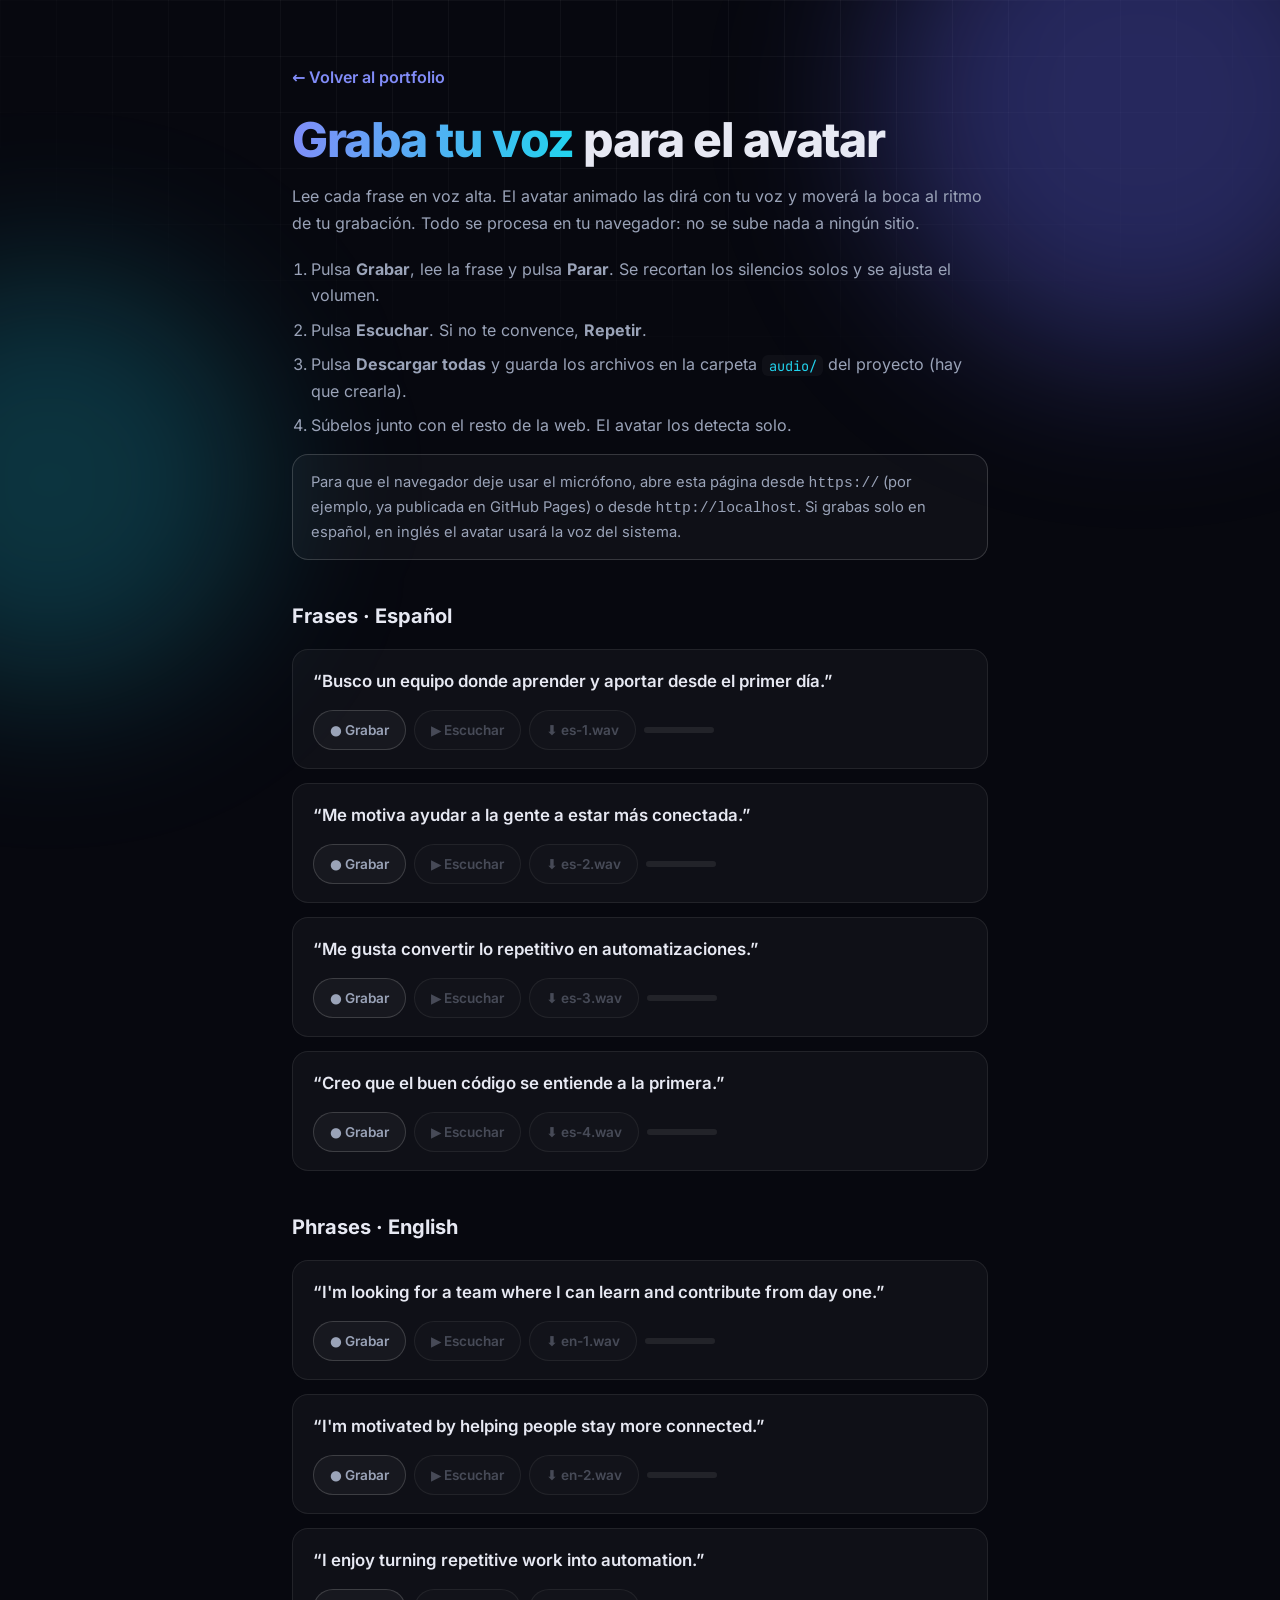
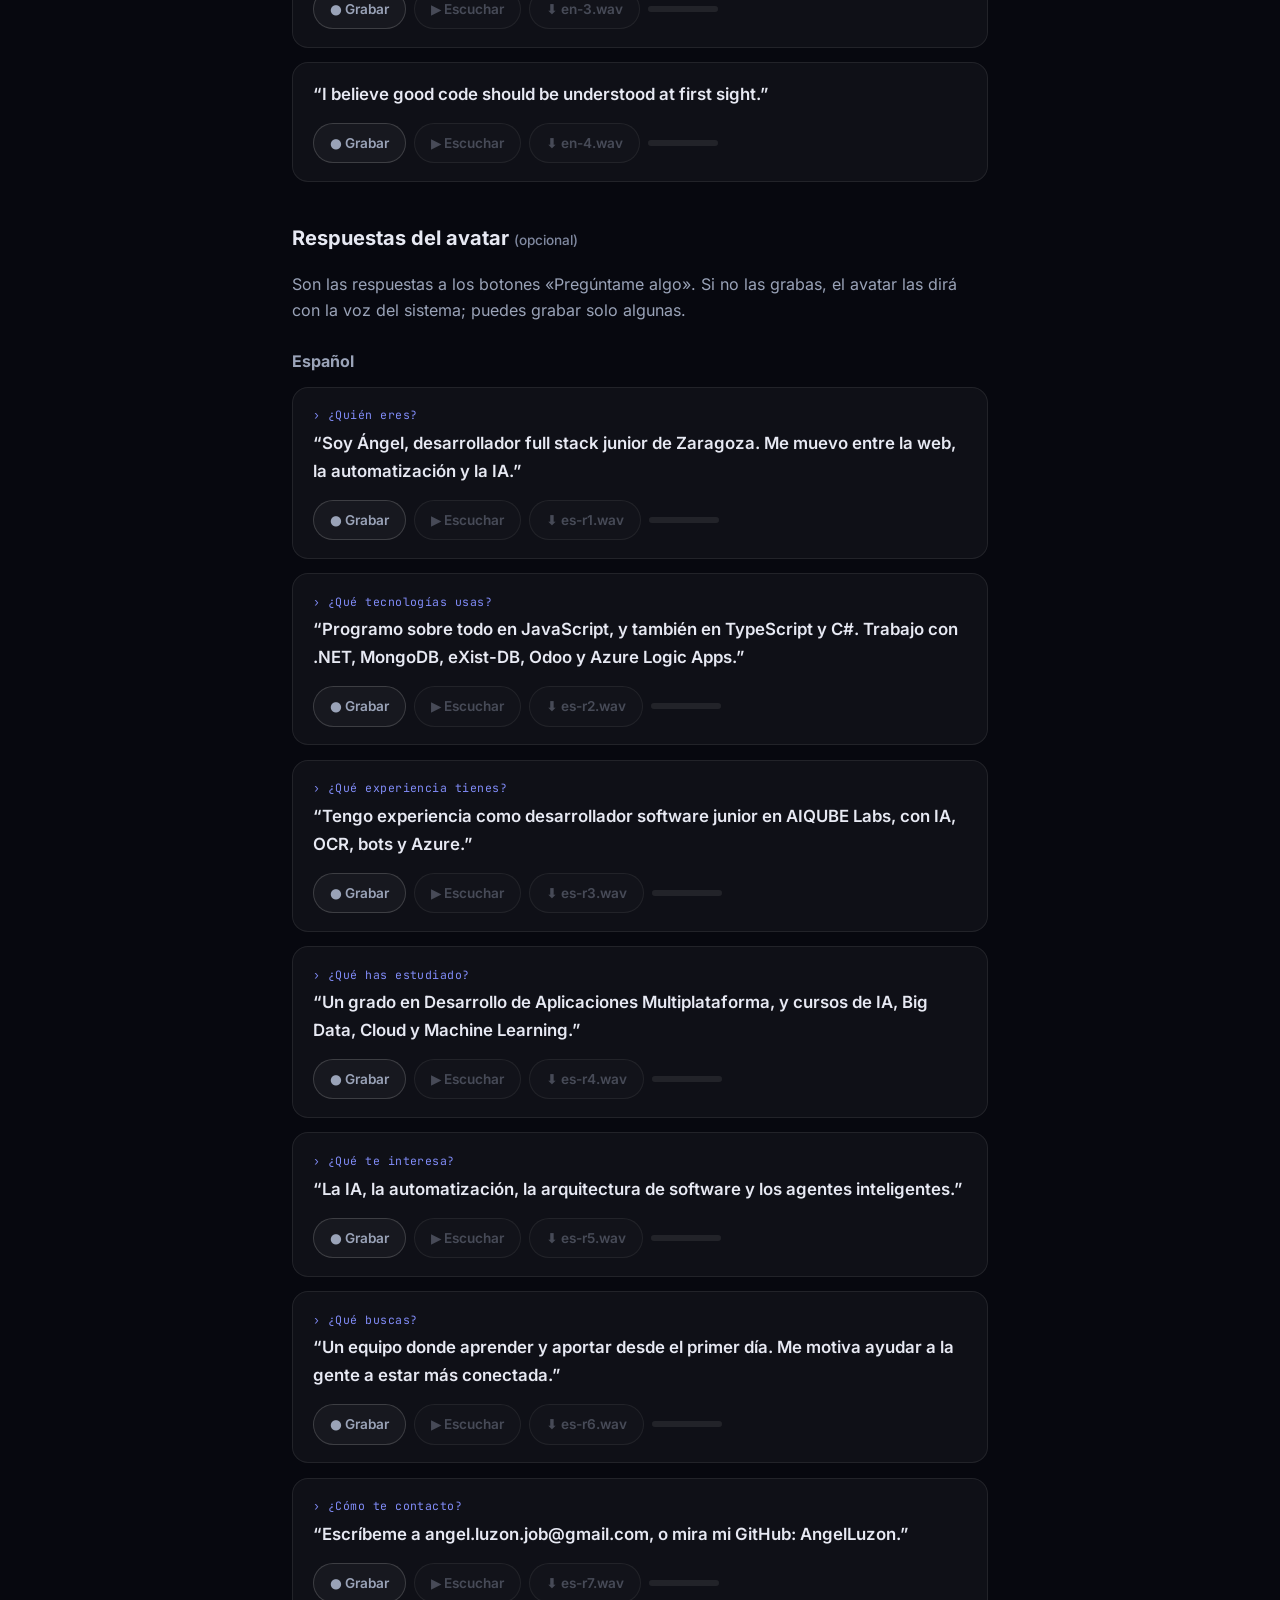
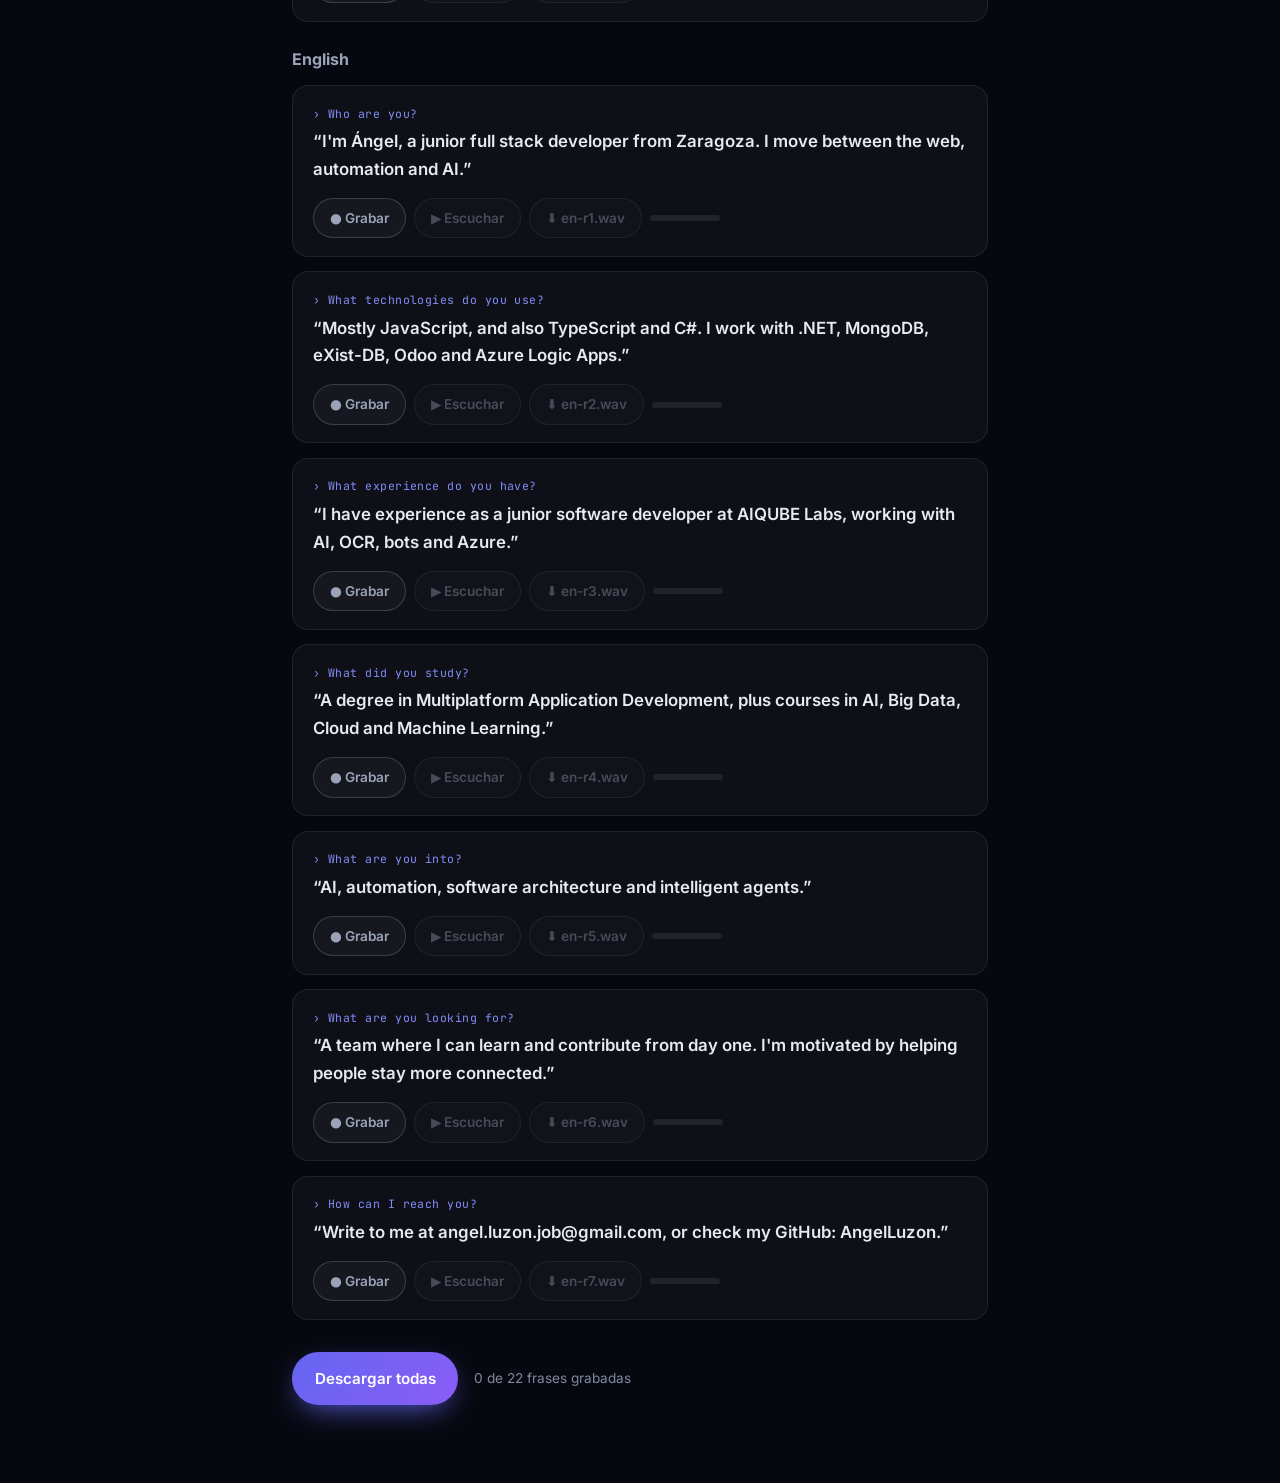
==== commit 0984c975: "Añade estilos al portfolio" ====
--- a/grabar.html
+++ b/grabar.html
@@ -7,9 +7,6 @@
   <title>Grabar mi voz | Portfolio</title>
   <meta name="theme-color" content="#07080f">
   <link rel="icon" href="img/avatar.jpg" type="image/jpeg">
-  <link rel="preconnect" href="https://fonts.googleapis.com">
-  <link rel="preconnect" href="https://fonts.gstatic.com" crossorigin>
-  <link href="https://fonts.googleapis.com/css2?family=Inter:wght@400;500;600;700;800&family=JetBrains+Mono:wght@400;500&display=swap" rel="stylesheet">
   <link rel="stylesheet" href="style.css">
   <style>
     .grabadora { max-width: 760px; margin: 0 auto; padding: 4rem var(--gutter) 5rem; }
@@ -22,6 +19,9 @@
     .toma { padding: 1.1rem 1.25rem; margin-bottom: 0.9rem; background: var(--superficie); border: 1px solid var(--borde); border-radius: var(--radio); transition: border-color 0.2s ease, box-shadow 0.25s ease; }
     .toma.hecha { border-color: color-mix(in srgb, var(--acento-2) 50%, transparent); }
     .toma.en-grabacion { border-color: #f87171; box-shadow: 0 0 0 1px #f87171, 0 10px 40px -12px rgba(248, 113, 113, 0.5); }
+    .grabadora h3 { font-size: 1rem; font-weight: 700; color: var(--texto-suave); margin: 1.5rem 0 0.8rem; }
+    .opcional { font-size: 0.85rem; font-weight: 500; color: var(--texto-tenue); }
+    .toma-etiqueta { font-family: var(--mono); font-size: 0.72rem; letter-spacing: 0.04em; color: var(--acento) !important; margin-bottom: 0.35rem; }
     .toma-texto { color: var(--texto) !important; font-weight: 600; font-size: 1.05rem; margin-bottom: 0.9rem; }
     .toma-fila { display: flex; flex-wrap: wrap; align-items: center; gap: 0.5rem; }
     .boton-pildora:disabled { opacity: 0.4; cursor: not-allowed; transform: none; }
@@ -55,11 +55,20 @@
 
     <p class="aviso">Para que el navegador deje usar el micrófono, abre esta página desde <code>https://</code> (por ejemplo, ya publicada en GitHub Pages) o desde <code>http://localhost</code>. Si grabas solo en español, en inglés el avatar usará la voz del sistema.</p>
 
-    <h2>Español</h2>
+    <h2>Frases · Español</h2>
     <div id="lista-es"></div>
 
-    <h2>English</h2>
+    <h2>Phrases · English</h2>
     <div id="lista-en"></div>
+
+    <h2>Respuestas del avatar <span class="opcional">(opcional)</span></h2>
+    <p>Son las respuestas a los botones «Pregúntame algo». Si no las grabas, el avatar las dirá con la voz del sistema; puedes grabar solo algunas.</p>
+
+    <h3>Español</h3>
+    <div id="lista-es-r"></div>
+
+    <h3>English</h3>
+    <div id="lista-en-r"></div>
 
     <div id="grabaciones" class="barra-global">
       <button type="button" id="descargar-todas" class="boton boton-primario" disabled>Descargar todas</button>
--- a/style.css
+++ b/style.css
@@ -1,3 +1,40 @@
+/* Fuentes alojadas en local (sin peticiones a terceros) */
+@font-face {
+  font-family: "Inter";
+  font-style: normal;
+  font-weight: 400 800;
+  font-display: swap;
+  src: url("fonts/inter-latin-ext.woff2") format("woff2");
+  unicode-range: U+0100-02BA, U+02BD-02C5, U+02C7-02CC, U+02CE-02D7, U+02DD-02FF, U+0304, U+0308, U+0329, U+1D00-1DBF, U+1E00-1E9F, U+1EF2-1EFF, U+2020, U+20A0-20AB, U+20AD-20C4, U+2113, U+2C60-2C7F, U+A720-A7FF;
+}
+
+@font-face {
+  font-family: "Inter";
+  font-style: normal;
+  font-weight: 400 800;
+  font-display: swap;
+  src: url("fonts/inter-latin.woff2") format("woff2");
+  unicode-range: U+0000-00FF, U+0131, U+0152-0153, U+02BB-02BC, U+02C6, U+02DA, U+02DC, U+0304, U+0308, U+0329, U+2000-206F, U+20AC, U+2122, U+2191, U+2193, U+2212, U+2215, U+FEFF, U+FFFD;
+}
+
+@font-face {
+  font-family: "JetBrains Mono";
+  font-style: normal;
+  font-weight: 400 500;
+  font-display: swap;
+  src: url("fonts/jetbrains-mono-latin-ext.woff2") format("woff2");
+  unicode-range: U+0100-02BA, U+02BD-02C5, U+02C7-02CC, U+02CE-02D7, U+02DD-02FF, U+0304, U+0308, U+0329, U+1D00-1DBF, U+1E00-1E9F, U+1EF2-1EFF, U+2020, U+20A0-20AB, U+20AD-20C4, U+2113, U+2C60-2C7F, U+A720-A7FF;
+}
+
+@font-face {
+  font-family: "JetBrains Mono";
+  font-style: normal;
+  font-weight: 400 500;
+  font-display: swap;
+  src: url("fonts/jetbrains-mono-latin.woff2") format("woff2");
+  unicode-range: U+0000-00FF, U+0131, U+0152-0153, U+02BB-02BC, U+02C6, U+02DA, U+02DC, U+0304, U+0308, U+0329, U+2000-206F, U+20AC, U+2122, U+2191, U+2193, U+2212, U+2215, U+FEFF, U+FFFD;
+}
+
 /* =========================================================
    Tema: oscuro por defecto, claro con [data-theme="light"]
    ========================================================= */
@@ -9,7 +46,7 @@
   --superficie-solida: #10121c;
   --texto: #e7e9f3;
   --texto-suave: #9aa3b8;
-  --texto-tenue: #6b7489;
+  --texto-tenue: #8089a0;
   --acento: #818cf8;
   --acento-fuerte: #6366f1;
   --acento-2: #22d3ee;
@@ -33,10 +70,10 @@
   --superficie-solida: #ffffff;
   --texto: #0f172a;
   --texto-suave: #475569;
-  --texto-tenue: #64748b;
+  --texto-tenue: #55637a;
   --acento: #4f46e5;
   --acento-fuerte: #4338ca;
-  --acento-2: #0891b2;
+  --acento-2: #0e7490;
   --borde: rgba(15, 23, 42, 0.08);
   --borde-fuerte: rgba(15, 23, 42, 0.16);
   --sombra: 0 20px 40px -24px rgba(15, 23, 42, 0.25);
@@ -465,7 +502,7 @@
 
 .frase-visible,
 .frase-reserva {
-  grid-area: 1 / 1;
+  grid-area: 2 / 1;
 }
 
 .frase-reserva {
@@ -1536,3 +1573,567 @@
     transform: none;
   }
 }
+
+/* =========================================================
+   Accesibilidad y detalles
+   ========================================================= */
+.saltar {
+  position: fixed;
+  top: 0.75rem;
+  left: 0.75rem;
+  z-index: 300;
+  padding: 0.6rem 1rem;
+  border-radius: 999px;
+  background: var(--acento-fuerte);
+  color: #fff;
+  font-weight: 600;
+  transform: translateY(-200%);
+  transition: transform 0.2s ease;
+}
+
+.saltar:focus {
+  transform: none;
+  text-decoration: none;
+}
+
+main:focus {
+  outline: none;
+}
+
+#progreso {
+  position: fixed;
+  top: 0;
+  left: 0;
+  right: 0;
+  z-index: 120;
+  height: 3px;
+  transform-origin: left;
+  transform: scaleX(0);
+  background: linear-gradient(90deg, var(--acento-fuerte), var(--acento-2), #c084fc);
+  pointer-events: none;
+}
+
+.aviso-flotante {
+  position: fixed;
+  left: 50%;
+  bottom: 1.5rem;
+  z-index: 250;
+  padding: 0.7rem 1.2rem;
+  border-radius: 999px;
+  background: var(--superficie-solida);
+  border: 1px solid var(--borde-fuerte);
+  box-shadow: var(--sombra);
+  font-size: 0.9rem;
+  font-weight: 600;
+  opacity: 0;
+  transform: translate(-50%, 20px);
+  pointer-events: none;
+  transition: opacity 0.25s ease, transform 0.25s var(--ease);
+}
+
+.aviso-flotante.visible {
+  opacity: 1;
+  transform: translate(-50%, 0);
+}
+
+.boton-subir {
+  position: fixed;
+  right: 1.25rem;
+  bottom: 1.25rem;
+  z-index: 110;
+  display: grid;
+  place-items: center;
+  width: 2.9rem;
+  height: 2.9rem;
+  border-radius: 50%;
+  border: 1px solid var(--borde-fuerte);
+  background: var(--superficie-solida);
+  color: var(--texto);
+  box-shadow: var(--sombra);
+  cursor: pointer;
+  transition: transform 0.2s var(--ease), border-color 0.2s ease;
+}
+
+.boton-subir:hover {
+  transform: translateY(-3px);
+  border-color: var(--acento);
+}
+
+.boton-subir svg {
+  width: 1.2rem;
+  height: 1.2rem;
+}
+
+/* =========================================================
+   Preguntas al avatar
+   ========================================================= */
+.preguntas {
+  margin-bottom: 1.5rem;
+}
+
+.sobre-texto .preguntas-titulo {
+  font-family: var(--mono);
+  font-size: 0.72rem;
+  letter-spacing: 0.08em;
+  text-transform: uppercase;
+  color: var(--texto-tenue);
+  margin-bottom: 0.6rem;
+}
+
+.preguntas-lista {
+  list-style: none;
+  display: flex;
+  flex-wrap: wrap;
+  gap: 0.5rem;
+}
+
+.pregunta {
+  font: inherit;
+  font-size: 0.88rem;
+  font-weight: 500;
+  color: var(--texto-suave);
+  background: var(--superficie);
+  border: 1px solid var(--borde-fuerte);
+  border-radius: 999px;
+  padding: 0.45rem 0.95rem;
+  cursor: pointer;
+  transition: color 0.2s ease, border-color 0.2s ease, transform 0.2s ease, background 0.2s ease;
+}
+
+.pregunta:hover {
+  color: var(--texto);
+  border-color: var(--acento);
+  transform: translateY(-1px);
+}
+
+.pregunta[aria-pressed="true"] {
+  color: #fff;
+  border-color: transparent;
+  background: linear-gradient(135deg, var(--acento-fuerte), #8b5cf6);
+}
+
+.frase-etiqueta {
+  grid-area: 1 / 1;
+  font-family: var(--mono);
+  font-size: 0.72rem;
+  font-weight: 500;
+  letter-spacing: 0.04em;
+  line-height: 1.4;
+  color: var(--acento);
+  margin-bottom: 0.45rem;
+}
+
+/* =========================================================
+   Proyectos
+   ========================================================= */
+.proyectos-grid {
+  display: grid;
+  gap: 1.25rem;
+  grid-template-columns: repeat(auto-fill, minmax(min(100%, 300px), 1fr));
+}
+
+.proyecto {
+  display: flex;
+  flex-direction: column;
+  gap: 0.6rem;
+  padding: 1.5rem;
+  transition: transform 0.25s var(--ease), border-color 0.2s ease, box-shadow 0.25s ease;
+}
+
+.proyecto:hover {
+  transform: translateY(-3px);
+  border-color: var(--borde-fuerte);
+  box-shadow: var(--glow);
+}
+
+.proyecto-destacado {
+  grid-column: 1 / -1;
+  background: linear-gradient(135deg, color-mix(in srgb, var(--acento) 12%, var(--superficie)), var(--superficie));
+}
+
+.proyecto-etiqueta {
+  align-self: flex-start;
+  font-family: var(--mono);
+  font-size: 0.7rem;
+  letter-spacing: 0.08em;
+  text-transform: uppercase;
+  color: var(--acento-2);
+  border: 1px solid color-mix(in srgb, var(--acento-2) 40%, transparent);
+  border-radius: 999px;
+  padding: 0.2rem 0.65rem;
+}
+
+.proyecto h3 {
+  font-size: 1.3rem;
+  font-weight: 800;
+  letter-spacing: -0.02em;
+  line-height: 1.2;
+}
+
+.proyecto h3 a {
+  color: var(--texto);
+}
+
+.proyecto p {
+  color: var(--texto-suave);
+  max-width: 70ch;
+}
+
+.proyecto .proyecto-sin-desc {
+  font-style: italic;
+  color: var(--texto-tenue);
+}
+
+.tecnologias {
+  list-style: none;
+  display: flex;
+  flex-wrap: wrap;
+  gap: 0.4rem;
+}
+
+.tecnologias li {
+  font-family: var(--mono);
+  font-size: 0.75rem;
+  color: var(--texto-suave);
+  background: var(--superficie-2);
+  border: 1px solid var(--borde);
+  border-radius: 999px;
+  padding: 0.2rem 0.65rem;
+}
+
+.proyecto-enlaces {
+  display: flex;
+  flex-wrap: wrap;
+  gap: 0.6rem;
+  margin-top: 0.6rem;
+}
+
+.proyecto-meta {
+  display: flex;
+  flex-wrap: wrap;
+  gap: 0.9rem;
+  margin-top: auto;
+  font-size: 0.82rem;
+  color: var(--texto-tenue);
+}
+
+.lenguaje::before {
+  content: "";
+  display: inline-block;
+  width: 0.6rem;
+  height: 0.6rem;
+  margin-right: 0.4rem;
+  border-radius: 50%;
+  background: var(--color-lenguaje, var(--acento));
+}
+
+.repos-estado {
+  margin-top: 1.25rem;
+  color: var(--texto-tenue);
+}
+
+.repos-estado:empty {
+  display: none;
+}
+
+/* =========================================================
+   Paleta de comandos
+   ========================================================= */
+.boton-paleta {
+  width: auto;
+  padding: 0 0.85rem;
+  gap: 0.55rem;
+  display: inline-flex;
+  align-items: center;
+  justify-content: center;
+}
+
+.atajo {
+  font-family: var(--mono);
+  font-size: 0.7rem;
+  font-weight: 500;
+  color: var(--texto-tenue);
+  border: 1px solid var(--borde-fuerte);
+  border-radius: 6px;
+  padding: 0.05rem 0.4rem;
+}
+
+@media (max-width: 700px) {
+  .atajo {
+    display: none;
+  }
+
+  .boton-paleta {
+    width: 2.4rem;
+    padding: 0;
+  }
+}
+
+.paleta {
+  margin: 12vh auto 0;
+  width: min(620px, calc(100% - 2rem));
+  max-height: 70vh;
+  padding: 0;
+  border: 1px solid var(--borde-fuerte);
+  border-radius: 18px;
+  background: var(--superficie-solida);
+  color: var(--texto);
+  box-shadow: 0 30px 80px -20px rgba(0, 0, 0, 0.7);
+  overflow: hidden;
+}
+
+.paleta::backdrop {
+  background: rgba(3, 4, 10, 0.6);
+  backdrop-filter: blur(6px);
+  -webkit-backdrop-filter: blur(6px);
+}
+
+[data-theme="light"] .paleta::backdrop {
+  background: rgba(15, 23, 42, 0.35);
+}
+
+.paleta[open] {
+  animation: paleta-entrar 0.25s var(--ease);
+}
+
+@keyframes paleta-entrar {
+  from { opacity: 0; transform: translateY(-10px) scale(0.98); }
+  to { opacity: 1; transform: none; }
+}
+
+html:has(.paleta[open]) {
+  overflow: hidden;
+}
+
+/* El cursor personalizado queda detrás del diálogo: se usa el del sistema */
+html.puntero-fino .paleta,
+html.puntero-fino .paleta * {
+  cursor: auto;
+}
+
+html.puntero-fino .paleta-opcion {
+  cursor: pointer;
+}
+
+.paleta-caja {
+  display: flex;
+  flex-direction: column;
+  max-height: 70vh;
+}
+
+.paleta-entrada {
+  width: 100%;
+  font: inherit;
+  font-size: 1.05rem;
+  color: var(--texto);
+  background: transparent;
+  border: none;
+  border-bottom: 1px solid var(--borde);
+  padding: 1.1rem 1.25rem;
+  outline: none;
+}
+
+.paleta-entrada::placeholder {
+  color: var(--texto-tenue);
+}
+
+.paleta-lista {
+  list-style: none;
+  overflow-y: auto;
+  padding: 0.5rem;
+}
+
+.paleta-grupo {
+  font-family: var(--mono);
+  font-size: 0.68rem;
+  letter-spacing: 0.08em;
+  text-transform: uppercase;
+  color: var(--texto-tenue);
+  padding: 0.6rem 0.75rem 0.3rem;
+}
+
+.paleta-opcion {
+  display: flex;
+  align-items: center;
+  gap: 0.75rem;
+  padding: 0.65rem 0.75rem;
+  border-radius: 10px;
+  cursor: pointer;
+  color: var(--texto-suave);
+  font-weight: 500;
+}
+
+.paleta-opcion[aria-selected="true"] {
+  background: color-mix(in srgb, var(--acento) 16%, transparent);
+  color: var(--texto);
+}
+
+.paleta-icono {
+  width: 1.2rem;
+  text-align: center;
+  color: var(--acento);
+}
+
+.paleta-vacio {
+  padding: 1.5rem;
+  text-align: center;
+  color: var(--texto-tenue);
+}
+
+.paleta-pie {
+  padding: 0.65rem 1.1rem;
+  border-top: 1px solid var(--borde);
+  font-family: var(--mono);
+  font-size: 0.72rem;
+  color: var(--texto-tenue);
+}
+
+/* =========================================================
+   Impresión: la web sirve como CV en papel
+   ========================================================= */
+@media print {
+  *,
+  *::before,
+  *::after {
+    transition: none !important;
+    animation: none !important;
+  }
+
+  :root,
+  [data-theme="dark"],
+  [data-theme="light"] {
+    --bg: #fff;
+    --texto: #111;
+    --texto-suave: #333;
+    --texto-tenue: #555;
+    --acento: #3730a3;
+    --acento-2: #0e7490;
+    --borde: #ccc;
+    --borde-fuerte: #bbb;
+    --superficie: transparent;
+    --superficie-2: transparent;
+    --superficie-solida: #fff;
+    --sombra: none;
+    --glow: none;
+    --pagina-bg: #fff;
+  }
+
+  .fondo,
+  .barra,
+  #progreso,
+  .boton-subir,
+  .aviso-flotante,
+  #cursor-punto,
+  #cursor-anillo,
+  .cta,
+  .scroll,
+  .avatar-controles,
+  .avatar::after,
+  .avatar-lienzo svg,
+  .preguntas,
+  .filtros,
+  .boton-copiar,
+  .paleta,
+  .saltar,
+  .hint,
+  .pie,
+  .contacto-nota,
+  .repos-estado,
+  .pagina {
+    display: none !important;
+  }
+
+  body {
+    background: #fff;
+    color: #111;
+    font-size: 11pt;
+  }
+
+  .hero {
+    min-height: auto;
+    padding: 0 0 1rem;
+  }
+
+  .seccion {
+    padding: 1rem 0;
+    break-inside: avoid-page;
+  }
+
+  .js-revelar .revelar,
+  .revelar {
+    opacity: 1 !important;
+    transform: none !important;
+  }
+
+  .degradado {
+    background: none;
+    -webkit-text-fill-color: #111;
+    color: #111;
+  }
+
+  .tarjeta,
+  .hito,
+  .chip,
+  .proyecto {
+    box-shadow: none;
+    backdrop-filter: none;
+    -webkit-backdrop-filter: none;
+    break-inside: avoid;
+  }
+
+  .avatar {
+    box-shadow: none;
+  }
+
+  .avatar-lienzo img {
+    opacity: 1 !important;
+    transform: none !important;
+  }
+
+  .libro {
+    width: auto;
+    height: auto;
+  }
+
+  .tapa {
+    position: static;
+    background: none;
+    box-shadow: none;
+    transform: none !important;
+  }
+
+  .tapa::before,
+  .tapa::after {
+    display: none;
+  }
+
+  .titulo {
+    color: #111;
+  }
+
+  .libros {
+    grid-template-columns: repeat(3, 1fr);
+    gap: 0.5rem;
+  }
+
+  a[href^="http"]::after {
+    content: " (" attr(href) ")";
+    font-size: 0.8em;
+    color: #555;
+    word-break: break-all;
+  }
+
+  .contacto-texto a::after,
+  .proyecto h3 a::after,
+  a.boton::after {
+    content: "" !important;
+  }
+
+  .caret {
+    display: none !important;
+  }
+
+  .libro-item .tapa {
+    background: none !important;
+  }
+}
